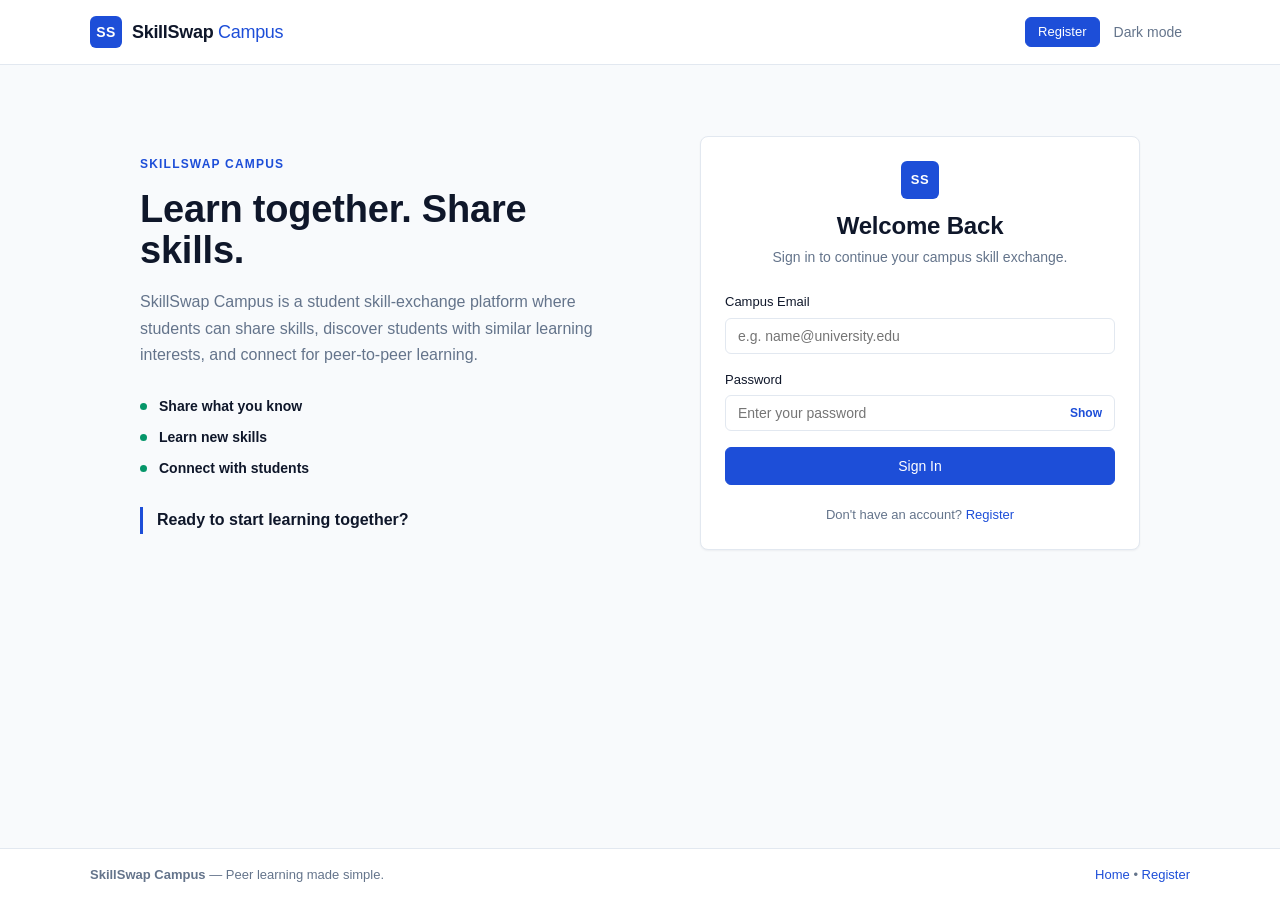
==== admin.html @ cbee6427 "Add SkillSwap project with security and feature fixes" ====
<!DOCTYPE html>
<html lang="en">
<head>
  <meta charset="UTF-8">
  <meta name="viewport" content="width=device-width, initial-scale=1.0">
  <title>Admin Dashboard - SkillSwap Campus</title>
  <link rel="stylesheet" href="css/style.css">
</head>
<body>

  <!-- Top Navigation Bar -->
  <header class="site-header">
    <div id="navbar-container"></div>
  </header>

  <!-- Main Content -->
  <main class="main-content">
    <div class="container">
      
      <!-- Page Header -->
      <div class="page-header">
        <div class="page-header-row">
          <div>
            <h1 class="page-title">Admin Dashboard</h1>
            <p class="page-description">Overview of campus activity, student user directory, and skills catalog management.</p>
          </div>
        </div>
      </div>

      <!-- Platform Metrics -->
      <div class="stats-grid" style="margin-top: 0; margin-bottom: 28px;">
        <div class="stat-card">
          <div class="stat-value" id="admin-stat-students">0</div>
          <div class="stat-label">Total Students</div>
        </div>
        <div class="stat-card">
          <div class="stat-value" id="admin-stat-skills">0</div>
          <div class="stat-label">Total Skills Listed</div>
        </div>
        <div class="stat-card">
          <div class="stat-value" id="admin-stat-requests">0</div>
          <div class="stat-label">Total Requests</div>
          <div style="font-size: 11px; color: var(--color-text-light); margin-top: 4px;" id="admin-requests-breakdown">0 pending</div>
        </div>
        <div class="stat-card">
          <div class="stat-value">Active</div>
          <div class="stat-label">Platform State</div>
        </div>
      </div>

      <!-- Management Sections Grid -->
      <div style="display: flex; flex-direction: column; gap: 28px;">
        
        <!-- Students Directory Management -->
        <div class="card">
          <div class="card-header">
            <div>
              <h2 class="card-title">Student Directory</h2>
              <p class="form-help">Manage active student accounts across departments.</p>
            </div>
          </div>
          
          <div class="table-responsive">
            <table class="data-table" aria-label="Students Directory">
              <thead>
                <tr>
                  <th>Student</th>
                  <th>Department</th>
                  <th>Year</th>
                  <th>Skills Active</th>
                  <th>Actions</th>
                </tr>
              </thead>
              <tbody id="admin-students-tbody">
                <!-- Rendered via JS -->
              </tbody>
            </table>
          </div>
        </div>

        <!-- Skills Catalog Management -->
        <div class="card">
          <div class="card-header">
            <div>
              <h2 class="card-title">Skills Catalog</h2>
              <p class="form-help">Manage the global database of skills available for student selection.</p>
            </div>
          </div>

          <!-- Add New Skill Form -->
          <form id="admin-add-skill-form" style="display: flex; gap: 10px; margin-bottom: 18px; max-width: 480px;">
            <input 
              type="text" 
              id="admin-new-skill-input" 
              class="form-input" 
              placeholder="e.g. Kotlin, Machine Learning, Tableau" 
              required
            >
            <button type="submit" class="btn btn-primary" style="flex-shrink: 0;">Add Skill</button>
          </form>

          <div class="table-responsive">
            <table class="data-table" aria-label="Skills Catalog">
              <thead>
                <tr>
                  <th>Skill Name</th>
                  <th>Students Teaching</th>
                  <th>Students Learning</th>
                  <th>Actions</th>
                </tr>
              </thead>
              <tbody id="admin-skills-tbody">
                <!-- Rendered via JS -->
              </tbody>
            </table>
          </div>
        </div>

      </div>
    </div>
  </main>

  <!-- Footer -->
  <footer class="site-footer">
    <div class="container footer-content">
      <div><strong>SkillSwap Campus</strong> &mdash; Structured peer learning.</div>
      <div>
        <a href="dashboard.html">Dashboard</a> &bull;
        <a href="find-students.html">Find Students</a> &bull;
        <a href="requests.html">Requests</a>
      </div>
    </div>
  </footer>

  <!-- Scripts -->
  <script src="js/api.js"></script>
  <script src="js/app.js"></script>
  <script src="js/admin.js"></script>
</body>
</html>
---- css/style.css ----
/**
 * SkillSwap Campus - Main Stylesheet
 * Clean, modern college-tech design system.
 * Professional cards, subtle borders, clear typography, and consistent spacing.
 */

:root {
  --font-sans: "Trebuchet MS", "Segoe UI", sans-serif;
  
  /* Primary College Tech Palette */
  --color-primary: #1d4ed8;
  --color-primary-hover: #1e40af;
  --color-primary-light: #eff6ff;
  --color-primary-border: #bfdbfe;

  /* Neutral Shades */
  --color-bg: #f8fafc;
  --color-surface: #ffffff;
  --color-surface-hover: #f1f5f9;
  --color-text-main: #0f172a;
  --color-text-muted: #64748b;
  --color-text-light: #94a3b8;
  --color-border: #e2e8f0;
  --color-border-hover: #cbd5e1;
  --color-border-focus: #93c5fd;

  /* State / Status Colors */
  --color-success: #059669;
  --color-success-bg: #ecfdf5;
  --color-success-border: #a7f3d0;
  --color-success-text: #065f46;

  --color-warning: #d97706;
  --color-warning-bg: #fffbeb;
  --color-warning-border: #fde68a;
  --color-warning-text: #92400e;

  --color-danger: #dc2626;
  --color-danger-bg: #fef2f2;
  --color-danger-border: #fecaca;
  --color-danger-text: #991b1b;

  /* Sizing and Spacing */
  --radius-sm: 4px;
  --radius-md: 6px;
  --radius-lg: 8px;
  --shadow-sm: 0 1px 2px 0 rgba(15, 23, 42, 0.05);
  --shadow-md: 0 4px 6px -1px rgba(15, 23, 42, 0.07), 0 2px 4px -2px rgba(15, 23, 42, 0.05);
  --shadow-lg: 0 10px 15px -3px rgba(15, 23, 42, 0.08), 0 4px 6px -4px rgba(15, 23, 42, 0.04);
  
  --max-width: 1140px;
  --header-height: 64px;
}

body[data-theme="dark"] {
  --color-bg: #111827;
  --color-surface: #1f2937;
  --color-surface-hover: #273548;
  --color-text-main: #f3f4f6;
  --color-text-muted: #aab5c5;
  --color-text-light: #7d8ba0;
  --color-border: #374151;
  --color-border-hover: #4b5563;
  --color-primary-light: #1e3a5f;
  --color-primary-border: #35679b;
  --color-success-bg: #123b32;
  --color-success-border: #23745d;
  --color-success-text: #9be2c7;
  --color-warning-bg: #493718;
  --color-warning-border: #8a6a25;
  --color-warning-text: #f5d58a;
  --color-danger-bg: #4a2024;
  --color-danger-border: #8b3f47;
  --color-danger-text: #fecaca;
  --shadow-sm: 0 1px 2px rgba(0, 0, 0, 0.24);
  --shadow-md: 0 4px 12px rgba(0, 0, 0, 0.28);
}

/* Base Reset & Box Sizing */
*, *::before, *::after {
  box-sizing: border-box;
  margin: 0;
  padding: 0;
}

body {
  font-family: var(--font-sans);
  font-size: 15px;
  line-height: 1.5;
  color: var(--color-text-main);
  background-color: var(--color-bg);
  min-height: 100vh;
  display: flex;
  flex-direction: column;
  -webkit-font-smoothing: antialiased;
}

a {
  color: var(--color-primary);
  text-decoration: none;
  transition: color 0.15s ease;
}

a:hover {
  color: var(--color-primary-hover);
}

img, svg {
  vertical-align: middle;
}

button, input, select, textarea {
  font-family: inherit;
  font-size: inherit;
}

/* Layout Containers */
.container {
  width: 100%;
  max-width: var(--max-width);
  margin-left: auto;
  margin-right: auto;
  padding-left: 20px;
  padding-right: 20px;
}

.main-content {
  flex: 1;
  padding-top: 28px;
  padding-bottom: 40px;
}

/* Header & Navbar */
.site-header {
  background-color: var(--color-surface);
  border-bottom: 1px solid var(--color-border);
  position: sticky;
  top: 0;
  z-index: 100;
}

.navbar {
  display: flex;
  align-items: center;
  justify-content: space-between;
  height: var(--header-height);
  max-width: var(--max-width);
  margin: 0 auto;
  padding: 0 20px;
}

.nav-brand {
  display: flex;
  align-items: center;
}

.brand-link {
  display: flex;
  align-items: center;
  gap: 10px;
  text-decoration: none;
}

.brand-logo-icon {
  display: inline-flex;
  align-items: center;
  justify-content: center;
  width: 32px;
  height: 32px;
  background-color: var(--color-primary);
  color: #ffffff;
  font-weight: 700;
  font-size: 14px;
  border-radius: var(--radius-md);
  letter-spacing: 0.5px;
}

.brand-title {
  font-size: 18px;
  font-weight: 700;
  color: var(--color-text-main);
  letter-spacing: -0.3px;
}

.brand-subtitle {
  font-weight: 400;
  color: var(--color-primary);
}

.nav-collapse {
  display: flex;
  align-items: center;
}

.nav-menu {
  display: flex;
  align-items: center;
  list-style: none;
  gap: 6px;
}

.nav-link {
  display: inline-flex;
  align-items: center;
  padding: 8px 12px;
  font-size: 14px;
  font-weight: 500;
  color: var(--color-text-muted);
  border-radius: var(--radius-md);
  transition: all 0.15s ease;
}

.nav-link:hover {
  color: var(--color-text-main);
  background-color: var(--color-surface-hover);
}

.nav-link.active {
  color: var(--color-primary);
  background-color: var(--color-primary-light);
  font-weight: 600;
}

.badge-counter {
  margin-left: 6px;
  display: inline-flex;
  align-items: center;
  justify-content: center;
  background-color: var(--color-danger);
  color: #ffffff;
  font-size: 11px;
  font-weight: 600;
  min-width: 18px;
  height: 18px;
  padding: 0 5px;
  border-radius: 9px;
  line-height: 1;
}

.user-info-item {
  display: flex;
  align-items: center;
  gap: 12px;
  margin-left: 12px;
  padding-left: 12px;
  border-left: 1px solid var(--color-border);
}

.user-greeting {
  display: flex;
  align-items: center;
  gap: 8px;
  font-size: 13px;
  color: var(--color-text-muted);
}

.user-avatar-small {
  width: 26px;
  height: 26px;
  background-color: var(--color-border);
  color: var(--color-text-main);
  border-radius: var(--radius-sm);
  display: inline-flex;
  align-items: center;
  justify-content: center;
  font-weight: 600;
  font-size: 12px;
}

.dashboard-profile-menu {
  position: relative;
}

.dashboard-profile-trigger {
  display: inline-flex;
  align-items: center;
  gap: 8px;
  min-height: 36px;
  padding: 4px 8px 4px 5px;
  color: var(--color-text-main);
  background: transparent;
  border: 1px solid transparent;
  border-radius: var(--radius-md);
  cursor: pointer;
  font: inherit;
  font-weight: 600;
}

.dashboard-profile-trigger:hover,
.dashboard-profile-trigger[aria-expanded="true"] {
  background: var(--color-surface-hover);
  border-color: var(--color-border);
}

.dashboard-profile-trigger:focus-visible,
.dashboard-profile-menu a:focus-visible,
.dashboard-profile-menu button:focus-visible {
  outline: 2px solid var(--color-primary);
  outline-offset: 2px;
}

.dashboard-profile-trigger .user-avatar-small {
  width: 28px;
  height: 28px;
  border-radius: 50%;
  background: var(--color-primary-light);
  color: var(--color-primary);
}

.dashboard-profile-arrow {
  color: var(--color-text-muted);
  font-size: 12px;
}

.dashboard-profile-dropdown {
  position: absolute;
  top: calc(100% + 8px);
  right: 0;
  z-index: 300;
  display: none;
  width: 236px;
  padding: 8px;
  background: var(--color-surface);
  border: 1px solid var(--color-border);
  border-radius: var(--radius-md);
  box-shadow: var(--shadow-md);
}

.dashboard-profile-dropdown.open {
  display: block;
}

.dashboard-profile-summary {
  padding: 8px 9px 10px;
}

.dashboard-profile-summary strong,
.dashboard-profile-summary small {
  display: block;
}

.dashboard-profile-summary strong {
  color: var(--color-text-main);
  font-size: 14px;
}

.dashboard-profile-summary small {
  overflow: hidden;
  margin-top: 2px;
  color: var(--color-text-muted);
  font-size: 11px;
  text-overflow: ellipsis;
  white-space: nowrap;
}

.dashboard-profile-divider {
  height: 1px;
  margin: 4px 0;
  background: var(--color-border);
}

.dashboard-profile-dropdown a,
.dashboard-profile-dropdown .dashboard-menu-action {
  display: block;
  width: 100%;
  padding: 8px 9px;
  color: var(--color-text-main);
  background: transparent;
  border: 0;
  border-radius: var(--radius-sm);
  cursor: pointer;
  font: inherit;
  font-size: 13px;
  text-align: left;
  text-decoration: none;
}

.dashboard-profile-dropdown a:hover,
.dashboard-profile-dropdown .dashboard-menu-action:hover {
  color: var(--color-primary);
  background: var(--color-surface-hover);
}

.dashboard-profile-dropdown .dashboard-menu-logout:hover {
  color: var(--color-danger);
}

.nav-toggle {
  display: none;
  background: none;
  border: 1px solid var(--color-border);
  border-radius: var(--radius-sm);
  padding: 6px 8px;
  cursor: pointer;
  flex-direction: column;
  gap: 4px;
}

.toggle-bar {
  display: block;
  width: 18px;
  height: 2px;
  background-color: var(--color-text-main);
}

/* Typography & Headings */
h1, h2, h3, h4, h5, h6 {
  color: var(--color-text-main);
  font-weight: 600;
  line-height: 1.25;
  letter-spacing: -0.2px;
}

h1 { font-size: 28px; }
h2 { font-size: 22px; }
h3 { font-size: 18px; }
h4 { font-size: 16px; }

.page-header {
  margin-bottom: 24px;
}

.page-header-row {
  display: flex;
  justify-content: space-between;
  align-items: flex-start;
  gap: 16px;
  flex-wrap: wrap;
}

.page-title {
  margin-bottom: 4px;
}

.page-description {
  color: var(--color-text-muted);
  font-size: 14px;
}

/* Buttons */
.btn {
  display: inline-flex;
  align-items: center;
  justify-content: center;
  padding: 9px 16px;
  font-size: 14px;
  font-weight: 500;
  border-radius: var(--radius-md);
  border: 1px solid transparent;
  cursor: pointer;
  transition: all 0.15s ease;
  line-height: 1.3;
  text-decoration: none;
  gap: 6px;
}

.btn-primary {
  background-color: var(--color-primary);
  color: #ffffff;
  border-color: var(--color-primary);
}

.btn-primary:hover {
  background-color: var(--color-primary-hover);
  border-color: var(--color-primary-hover);
  color: #ffffff;
}

.btn-secondary {
  background-color: var(--color-surface);
  color: var(--color-text-main);
  border-color: var(--color-border);
}

.btn-secondary:hover {
  background-color: var(--color-surface-hover);
  border-color: var(--color-border-hover);
  color: var(--color-text-main);
}

.btn-success {
  background-color: var(--color-success);
  color: #ffffff;
  border-color: var(--color-success);
}

.btn-success:hover {
  background-color: #047857;
  color: #ffffff;
}

.btn-danger {
  background-color: var(--color-danger);
  color: #ffffff;
  border-color: var(--color-danger);
}

.btn-danger:hover {
  background-color: #b91c1c;
  color: #ffffff;
}

.btn-outline-danger {
  background-color: transparent;
  color: var(--color-danger);
  border-color: var(--color-danger-border);
}

.btn-outline-danger:hover {
  background-color: var(--color-danger-bg);
  border-color: var(--color-danger);
}

.btn-text {
  background: none;
  border: none;
  color: var(--color-text-muted);
  cursor: pointer;
  font-size: 14px;
  padding: 6px 8px;
  border-radius: var(--radius-sm);
  transition: color 0.15s ease;
}

.btn-text:hover {
  color: var(--color-text-main);
  background-color: var(--color-surface-hover);
}

.theme-toggle {
  white-space: nowrap;
}

.btn-logout:hover {
  color: var(--color-danger);
  animation: logoutPulse 0.9s ease-in-out infinite;
}

@keyframes logoutPulse {
  0%, 100% { opacity: 1; }
  50% { opacity: 0.55; }
}

.btn-sm {
  padding: 6px 12px;
  font-size: 13px;
}

.btn-block {
  width: 100%;
}

/* Cards & Surfaces */
.card {
  background-color: var(--color-surface);
  border: 1px solid var(--color-border);
  border-radius: var(--radius-lg);
  box-shadow: var(--shadow-sm);
  padding: 20px;
}

.card-header {
  display: flex;
  justify-content: space-between;
  align-items: center;
  padding-bottom: 14px;
  margin-bottom: 16px;
  border-bottom: 1px solid var(--color-border);
}

.card-title {
  font-size: 16px;
  font-weight: 600;
  color: var(--color-text-main);
}

/* Badges & Tags */
.badge {
  display: inline-flex;
  align-items: center;
  padding: 3px 8px;
  font-size: 12px;
  font-weight: 500;
  border-radius: var(--radius-sm);
  line-height: 1.2;
}

.badge-primary {
  background-color: var(--color-primary-light);
  color: var(--color-primary);
  border: 1px solid var(--color-primary-border);
}

.badge-success {
  background-color: var(--color-success-bg);
  color: var(--color-success-text);
  border: 1px solid var(--color-success-border);
}

.badge-warning {
  background-color: var(--color-warning-bg);
  color: var(--color-warning-text);
  border: 1px solid var(--color-warning-border);
}

.badge-danger {
  background-color: var(--color-danger-bg);
  color: var(--color-danger-text);
  border: 1px solid var(--color-danger-border);
}

.badge-neutral {
  background-color: #f1f5f9;
  color: #475569;
  border: 1px solid var(--color-border);
}

/* Skill Tags */
.skill-tag-group {
  display: flex;
  flex-wrap: wrap;
  gap: 6px;
  margin-top: 6px;
}

.skill-tag {
  display: inline-flex;
  align-items: center;
  gap: 6px;
  padding: 4px 10px;
  font-size: 13px;
  border-radius: var(--radius-sm);
  border: 1px solid var(--color-border);
  background-color: var(--color-surface);
  color: var(--color-text-main);
  transition: border-color 0.15s ease;
}

.skill-tag-teach {
  background-color: #f0fdf4;
  border-color: #bbf7d0;
  color: #166534;
}

.skill-tag-learn {
  background-color: #eff6ff;
  border-color: #bfdbfe;
  color: #1e40af;
}

.skill-tag-remove {
  background: none;
  border: none;
  cursor: pointer;
  color: var(--color-text-muted);
  font-size: 14px;
  line-height: 1;
  padding: 0;
  display: inline-flex;
}

.skill-tag-remove:hover {
  color: var(--color-danger);
}

/* Forms & Inputs */
.form-group {
  margin-bottom: 16px;
}

.form-label {
  display: block;
  font-size: 13px;
  font-weight: 500;
  color: var(--color-text-main);
  margin-bottom: 6px;
}

.form-input,
.form-select,
.form-textarea {
  width: 100%;
  padding: 9px 12px;
  font-size: 14px;
  color: var(--color-text-main);
  background-color: var(--color-surface);
  border: 1px solid var(--color-border);
  border-radius: var(--radius-md);
  transition: border-color 0.15s ease, box-shadow 0.15s ease;
  outline: none;
}

.form-input:focus,
.form-select:focus,
.form-textarea:focus {
  border-color: var(--color-primary);
  box-shadow: 0 0 0 3px rgba(29, 78, 216, 0.12);
}

.form-textarea {
  resize: vertical;
  min-height: 80px;
}

.form-help {
  font-size: 12px;
  color: var(--color-text-muted);
  margin-top: 4px;
}

.form-error {
  font-size: 12px;
  color: var(--color-danger);
  margin-top: 4px;
  display: none;
}

.form-error.visible {
  display: block;
}

/* Tables */
.table-responsive {
  width: 100%;
  overflow-x: auto;
}

.data-table {
  width: 100%;
  border-collapse: collapse;
  text-align: left;
  font-size: 14px;
}

.data-table th {
  padding: 10px 14px;
  background-color: var(--color-bg);
  color: var(--color-text-muted);
  font-weight: 600;
  font-size: 12px;
  text-transform: uppercase;
  letter-spacing: 0.5px;
  border-bottom: 1px solid var(--color-border);
}

.data-table td {
  padding: 12px 14px;
  border-bottom: 1px solid var(--color-border);
  color: var(--color-text-main);
}

.data-table tbody tr:hover {
  background-color: var(--color-surface-hover);
}

/* Modals */
.modal-overlay {
  position: fixed;
  top: 0;
  left: 0;
  right: 0;
  bottom: 0;
  background-color: rgba(15, 23, 42, 0.5);
  display: flex;
  align-items: center;
  justify-content: center;
  z-index: 1000;
  padding: 16px;
  opacity: 0;
  visibility: hidden;
  transition: opacity 0.2s ease, visibility 0.2s ease;
}

.modal-overlay.active {
  opacity: 1;
  visibility: visible;
}

.modal-box {
  background-color: var(--color-surface);
  border: 1px solid var(--color-border);
  border-radius: var(--radius-lg);
  box-shadow: var(--shadow-lg);
  width: 100%;
  max-width: 520px;
  max-height: 90vh;
  overflow-y: auto;
}

.modal-header {
  display: flex;
  justify-content: space-between;
  align-items: center;
  padding: 16px 20px;
  border-bottom: 1px solid var(--color-border);
}

.modal-title {
  font-size: 16px;
  font-weight: 600;
}

.modal-close {
  background: none;
  border: none;
  font-size: 20px;
  color: var(--color-text-muted);
  cursor: pointer;
  line-height: 1;
}

.modal-close:hover {
  color: var(--color-text-main);
}

.modal-body {
  padding: 20px;
}

.modal-footer {
  display: flex;
  justify-content: flex-end;
  gap: 10px;
  padding: 14px 20px;
  border-top: 1px solid var(--color-border);
  background-color: var(--color-bg);
}

/* Toast Notifications */
.toast-container {
  position: fixed;
  bottom: 24px;
  right: 24px;
  z-index: 1100;
  display: flex;
  flex-direction: column;
  gap: 8px;
}

.toast {
  display: flex;
  align-items: center;
  justify-content: space-between;
  gap: 12px;
  min-width: 280px;
  max-width: 400px;
  padding: 12px 16px;
  background-color: var(--color-surface);
  border: 1px solid var(--color-border);
  border-radius: var(--radius-md);
  box-shadow: var(--shadow-md);
  font-size: 14px;
  animation: slideIn 0.2s ease forwards;
}

.toast-info {
  border-left: 4px solid var(--color-primary);
}

.toast-success {
  border-left: 4px solid var(--color-success);
}

.toast-error {
  border-left: 4px solid var(--color-danger);
}

.toast-close {
  background: none;
  border: none;
  color: var(--color-text-muted);
  font-size: 16px;
  cursor: pointer;
}

.toast-fadeout {
  opacity: 0;
  transform: translateY(6px);
  transition: opacity 0.3s ease, transform 0.3s ease;
}

@keyframes slideIn {
  from { opacity: 0; transform: translateY(10px); }
  to { opacity: 1; transform: translateY(0); }
}

/* Landing Page Specifics */
.hero-section {
  padding: 48px 0 40px;
  text-align: center;
  border-bottom: 1px solid var(--color-border);
  background-color: var(--color-surface);
}

.hero-tag {
  display: inline-block;
  padding: 4px 12px;
  font-size: 12px;
  font-weight: 600;
  text-transform: uppercase;
  letter-spacing: 0.8px;
  color: var(--color-primary);
  background-color: var(--color-primary-light);
  border-radius: var(--radius-sm);
  margin-bottom: 16px;
}

.hero-title {
  font-size: 38px;
  font-weight: 700;
  color: var(--color-text-main);
  max-width: 720px;
  margin: 0 auto 14px;
  line-height: 1.2;
}

.hero-description {
  font-size: 17px;
  color: var(--color-text-muted);
  max-width: 600px;
  margin: 0 auto 28px;
}

.hero-actions {
  display: flex;
  justify-content: center;
  gap: 14px;
  flex-wrap: wrap;
}

.stats-grid {
  display: grid;
  grid-template-columns: repeat(4, 1fr);
  gap: 16px;
  margin-top: 36px;
}

.stat-card {
  background-color: var(--color-surface);
  border: 1px solid var(--color-border);
  border-radius: var(--radius-md);
  padding: 18px;
  text-align: center;
}

.stat-value {
  font-size: 28px;
  font-weight: 700;
  color: var(--color-primary);
  line-height: 1.1;
  margin-bottom: 4px;
}

.stat-label {
  font-size: 13px;
  color: var(--color-text-muted);
  font-weight: 500;
}

.how-it-works-section {
  padding: 56px 0;
}

.section-header {
  text-align: center;
  margin-bottom: 36px;
}

.section-title {
  font-size: 24px;
  margin-bottom: 8px;
}

.section-subtitle {
  color: var(--color-text-muted);
  font-size: 15px;
}

.steps-grid {
  display: grid;
  grid-template-columns: repeat(4, 1fr);
  gap: 20px;
}

.step-card {
  background-color: var(--color-surface);
  border: 1px solid var(--color-border);
  border-radius: var(--radius-lg);
  padding: 24px 20px;
  position: relative;
}

.step-number {
  display: inline-flex;
  align-items: center;
  justify-content: center;
  width: 32px;
  height: 32px;
  background-color: var(--color-primary-light);
  color: var(--color-primary);
  font-size: 14px;
  font-weight: 700;
  border-radius: var(--radius-sm);
  margin-bottom: 14px;
}

.step-title {
  font-size: 16px;
  font-weight: 600;
  margin-bottom: 6px;
}

.step-desc {
  font-size: 13px;
  color: var(--color-text-muted);
  line-height: 1.45;
}

/* Auth Cards (Login & Register) */
.auth-wrapper {
  display: grid;
  grid-template-columns: minmax(0, 1fr) minmax(360px, 440px);
  align-items: center;
  gap: 72px;
  max-width: 1000px;
  min-height: 520px;
  align-items: center;
  padding: 20px 0 40px;
}

.auth-intro {
  max-width: 500px;
}

.auth-eyebrow {
  display: inline-block;
  color: var(--color-primary);
  font-size: 12px;
  font-weight: 700;
  letter-spacing: 1.2px;
  text-transform: uppercase;
  margin-bottom: 16px;
}

.auth-intro h1 {
  font-size: 38px;
  line-height: 1.08;
  margin-bottom: 18px;
}

.auth-intro > p {
  color: var(--color-text-muted);
  font-size: 16px;
  line-height: 1.65;
}

.benefit-list {
  display: grid;
  gap: 10px;
  list-style: none;
  margin: 28px 0;
  color: var(--color-text-main);
  font-size: 14px;
  font-weight: 600;
}

.benefit-list li::before {
  content: "";
  display: inline-block;
  width: 7px;
  height: 7px;
  margin-right: 12px;
  background: var(--color-success);
  border-radius: 50%;
  vertical-align: 1px;
}

.auth-callout {
  border-left: 3px solid var(--color-primary);
  padding-left: 14px;
  font-weight: 700;
  color: var(--color-text-main) !important;
}

.auth-card {
  width: 100%;
  max-width: 440px;
  background-color: var(--color-surface);
  border: 1px solid var(--color-border);
  border-radius: var(--radius-lg);
  box-shadow: var(--shadow-sm);
  padding: 24px;
}

.auth-header {
  text-align: center;
  margin-bottom: 24px;
}

.auth-brand-mark {
  display: inline-flex;
  align-items: center;
  justify-content: center;
  width: 38px;
  height: 38px;
  margin-bottom: 12px;
  border-radius: var(--radius-md);
  background: var(--color-primary);
  color: #fff;
  font-size: 13px;
  font-weight: 700;
  letter-spacing: 0.6px;
}

.auth-header h1 {
  font-size: 22px;
  margin-bottom: 6px;
}

.auth-header h2 {
  font-size: 24px;
  margin-bottom: 6px;
}

.password-field {
  position: relative;
}

.password-field .form-input {
  padding-right: 58px;
}

.password-toggle {
  position: absolute;
  top: 50%;
  right: 8px;
  transform: translateY(-50%);
  border: 0;
  background: transparent;
  color: var(--color-primary);
  cursor: pointer;
  font-size: 12px;
  font-weight: 600;
  padding: 5px;
}

.password-toggle:hover {
  color: var(--color-primary-hover);
}

.btn:disabled {
  cursor: not-allowed;
  opacity: 0.65;
}

.auth-footer {
  text-align: center;
  margin-top: 20px;
  font-size: 13px;
  color: var(--color-text-muted);
}

/* Dashboard Layout */
.dashboard-grid {
  display: grid;
  grid-template-columns: 320px 1fr;
  gap: 24px;
}

.profile-summary-box {
  text-align: center;
  padding: 20px 16px;
}

.profile-avatar-large {
  width: 64px;
  height: 64px;
  background-color: var(--color-primary-light);
  color: var(--color-primary);
  border-radius: var(--radius-md);
  display: inline-flex;
  align-items: center;
  justify-content: center;
  font-size: 24px;
  font-weight: 700;
  margin-bottom: 12px;
}

.profile-name {
  font-size: 18px;
  font-weight: 600;
  margin-bottom: 4px;
}

.profile-dept {
  font-size: 13px;
  color: var(--color-text-muted);
  margin-bottom: 12px;
}

.profile-meta-row {
  display: flex;
  justify-content: center;
  gap: 8px;
  font-size: 12px;
  color: var(--color-text-muted);
  margin-bottom: 16px;
}

.quick-actions-bar {
  display: flex;
  gap: 10px;
  margin-bottom: 20px;
  flex-wrap: wrap;
}

.dashboard-sections {
  display: flex;
  flex-direction: column;
  gap: 20px;
}

.recommended-list {
  display: grid;
  gap: 10px;
}

.recommended-student {
  display: flex;
  align-items: center;
  gap: 10px;
  padding: 8px;
  color: var(--color-text-main);
  border-radius: var(--radius-md);
}

.recommended-student:hover {
  background: var(--color-surface-hover);
  color: var(--color-text-main);
}

.recommended-student strong,
.recommended-student small {
  display: block;
}

.recommended-student small {
  color: var(--color-text-muted);
  font-size: 12px;
  margin-top: 2px;
}

/* Student Cards (Find Students) */
.search-filter-card {
  margin-bottom: 24px;
}

.filters-row {
  display: grid;
  grid-template-columns: 2fr 1.2fr 1.2fr;
  gap: 14px;
}

.filter-actions {
  display: flex;
  justify-content: flex-end;
  grid-column: 1 / -1;
}

.students-grid {
  display: grid;
  grid-template-columns: repeat(auto-fill, minmax(320px, 1fr));
  gap: 20px;
}

.student-card {
  background-color: var(--color-surface);
  border: 1px solid var(--color-border);
  border-radius: var(--radius-lg);
  padding: 16px;
  display: flex;
  flex-direction: column;
  justify-content: space-between;
  transition: transform 0.15s ease, box-shadow 0.15s ease;
}

.student-card:hover {
  box-shadow: var(--shadow-md);
}

.student-card-header {
  display: flex;
  align-items: flex-start;
  gap: 12px;
  margin-bottom: 14px;
}

.student-avatar {
  width: 42px;
  height: 42px;
  background-color: var(--color-primary-light);
  color: var(--color-primary);
  font-size: 16px;
  font-weight: 600;
  border-radius: var(--radius-md);
  display: flex;
  align-items: center;
  justify-content: center;
  flex-shrink: 0;
}

.student-header-info {
  flex: 1;
}

.student-card-name {
  font-size: 16px;
  font-weight: 600;
  color: var(--color-text-main);
  line-height: 1.2;
  margin-bottom: 2px;
}

.student-card-dept {
  font-size: 12px;
  color: var(--color-text-muted);
}

.student-skills-section {
  margin-bottom: 16px;
}

.skills-subgroup {
  margin-bottom: 10px;
}

.skills-subgroup-label {
  font-size: 11px;
  font-weight: 600;
  text-transform: uppercase;
  letter-spacing: 0.5px;
  color: var(--color-text-muted);
  margin-bottom: 4px;
}

.student-card-actions {
  display: flex;
  gap: 8px;
  margin-top: 14px;
  padding-top: 14px;
  border-top: 1px solid var(--color-border);
}

.student-match-info {
  display: grid;
  gap: 4px;
  margin-top: 12px;
  padding: 9px 10px;
  background-color: var(--color-primary-light);
  border-left: 3px solid var(--color-primary);
  color: var(--color-text-main);
  font-size: 12px;
}

.student-match-info strong {
  color: var(--color-primary);
}

/* Compatibility Highlight Box */
.compatibility-banner {
  padding: 16px;
  border-radius: var(--radius-md);
  margin-bottom: 20px;
}

.compatibility-match {
  background-color: #f0fdf4;
  border: 1px solid #86efac;
}

.compatibility-partial {
  background-color: #eff6ff;
  border: 1px solid #bfdbfe;
}

.compatibility-none {
  background-color: var(--color-bg);
  border: 1px solid var(--color-border);
}

.compatibility-title {
  font-size: 14px;
  font-weight: 700;
  margin-bottom: 6px;
  display: flex;
  align-items: center;
  gap: 8px;
}

.compatibility-match .compatibility-title {
  color: #166534;
}

.compatibility-partial .compatibility-title {
  color: #1e40af;
}

.compatibility-none .compatibility-title {
  color: var(--color-text-muted);
}

.compatibility-desc {
  font-size: 13px;
  line-height: 1.45;
  color: var(--color-text-main);
}

.compatibility-details-list {
  margin-top: 8px;
  padding-left: 18px;
  font-size: 13px;
  color: var(--color-text-main);
}

/* Requests Tabs & Lists */
.tabs-nav {
  display: flex;
  gap: 8px;
  border-bottom: 1px solid var(--color-border);
  margin-bottom: 20px;
}

.tab-btn {
  background: none;
  border: none;
  padding: 10px 16px;
  font-size: 14px;
  font-weight: 500;
  color: var(--color-text-muted);
  cursor: pointer;
  border-bottom: 2px solid transparent;
  transition: all 0.15s ease;
}

.tab-btn:hover {
  color: var(--color-text-main);
}

.tab-btn.active {
  color: var(--color-primary);
  border-bottom-color: var(--color-primary);
  font-weight: 600;
}

.requests-list {
  display: flex;
  flex-direction: column;
  gap: 12px;
}

.request-item {
  background-color: var(--color-surface);
  border: 1px solid var(--color-border);
  border-radius: var(--radius-md);
  padding: 14px 16px;
  display: flex;
  justify-content: space-between;
  align-items: center;
  gap: 16px;
}

.request-item-main {
  flex: 1;
}

.request-item-title {
  font-size: 15px;
  font-weight: 600;
  margin-bottom: 4px;
}

.request-exchange-info {
  display: flex;
  align-items: center;
  gap: 8px;
  font-size: 13px;
  color: var(--color-text-muted);
  flex-wrap: wrap;
}

.exchange-arrow {
  color: var(--color-text-light);
  font-weight: 700;
}

.request-actions {
  display: flex;
  align-items: center;
  gap: 8px;
}

/* Empty State */
.empty-state {
  text-align: center;
  padding: 40px 20px;
  color: var(--color-text-muted);
}

.empty-state-title {
  font-size: 16px;
  font-weight: 600;
  color: var(--color-text-main);
  margin-bottom: 6px;
}

.empty-state-desc {
  font-size: 13px;
  max-width: 400px;
  margin: 0 auto;
}

/* Site Footer */
.site-footer {
  margin-top: auto;
  background-color: var(--color-surface);
  border-top: 1px solid var(--color-border);
  padding: 16px 0;
  font-size: 13px;
  color: var(--color-text-muted);
}

.footer-content {
  display: flex;
  justify-content: space-between;
  align-items: center;
  flex-wrap: wrap;
  gap: 14px;
}

/* Responsive Breakpoints */
@media (max-width: 900px) {
  .dashboard-grid {
    grid-template-columns: 1fr;
  }
  .stats-grid {
    grid-template-columns: repeat(2, 1fr);
  }
  .steps-grid {
    grid-template-columns: repeat(2, 1fr);
  }
  .filters-row {
    grid-template-columns: 1fr;
  }
  .auth-wrapper {
    grid-template-columns: 1fr;
    gap: 28px;
    min-height: auto;
    max-width: 600px;
  }
  .auth-intro {
    max-width: none;
    text-align: center;
  }
  .benefit-list {
    display: flex;
    justify-content: center;
    flex-wrap: wrap;
    gap: 14px;
  }
  .auth-callout {
    display: inline-block;
    text-align: left;
  }
}

@media (max-width: 680px) {
  .nav-toggle {
    display: flex;
  }
  .nav-collapse {
    display: none;
    position: absolute;
    top: var(--header-height);
    left: 0;
    right: 0;
    background-color: var(--color-surface);
    border-bottom: 1px solid var(--color-border);
    padding: 16px;
    box-shadow: var(--shadow-md);
  }
  .nav-collapse.open {
    display: block;
  }
  .nav-menu {
    flex-direction: column;
    align-items: flex-start;
    gap: 8px;
  }
  .user-info-item {
    margin-left: 0;
    padding-left: 0;
    border-left: none;
    border-top: 1px solid var(--color-border);
    padding-top: 12px;
    width: 100%;
    justify-content: space-between;
  }
  .dashboard-profile-dropdown {
    width: min(236px, calc(100vw - 32px));
  }
  .stats-grid {
    grid-template-columns: 1fr;
  }
  .steps-grid {
    grid-template-columns: 1fr;
  }
  .hero-title {
    font-size: 28px;
  }
  .request-item {
    flex-direction: column;
    align-items: flex-start;
  }
  .request-actions {
    width: 100%;
    justify-content: flex-start;
  }

  .auth-wrapper {
    padding-top: 12px;
  }
  .auth-intro h1 {
    font-size: 32px;
  }
  .auth-card {
    padding: 22px;
  }
}
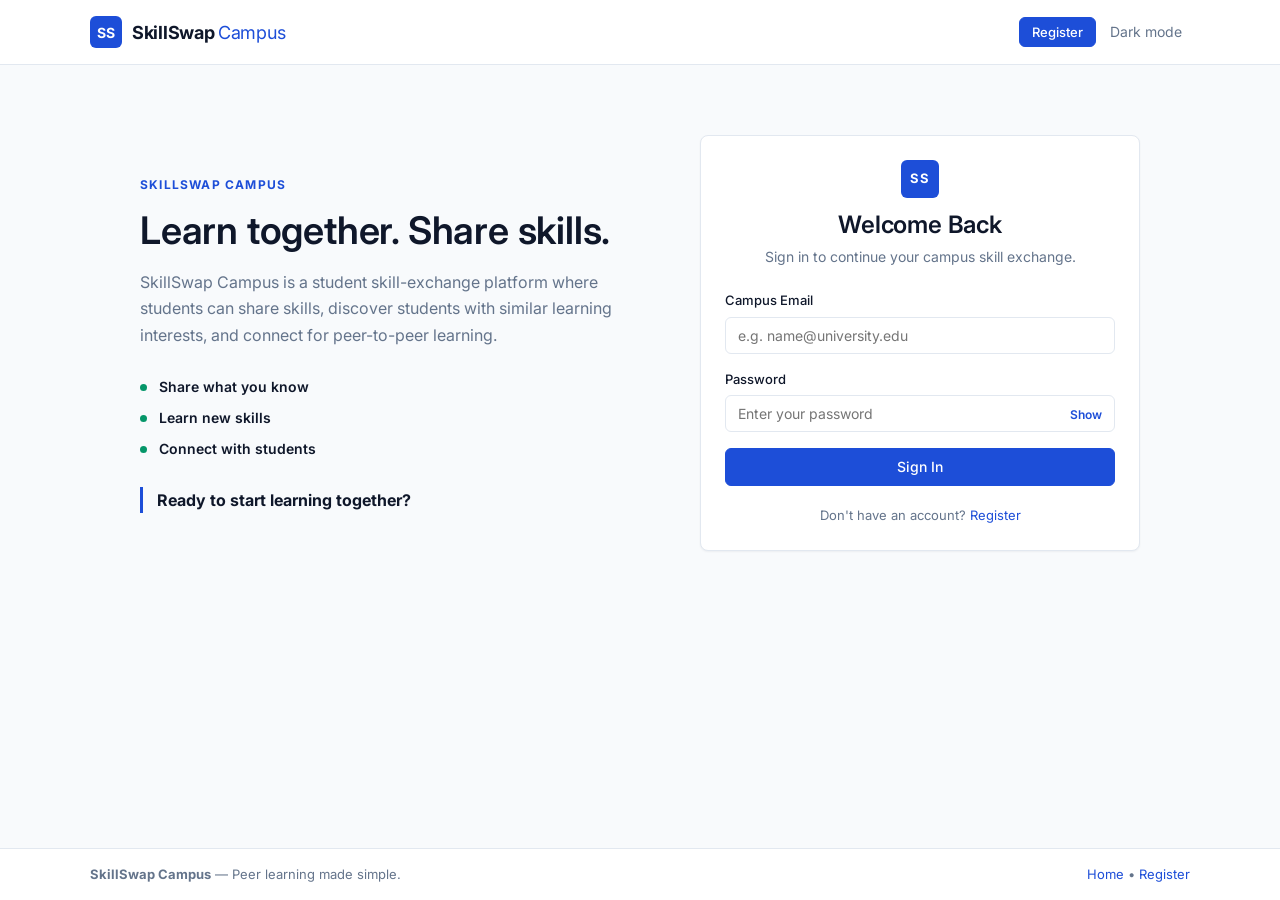
==== commit a3cac09f: "Redesign: shared sidebar app shell with top bar and mobile drawer Co-authored-by: Copilot <223556219" ====
--- a/admin.html
+++ b/admin.html
@@ -4,6 +4,7 @@
   <meta charset="UTF-8">
   <meta name="viewport" content="width=device-width, initial-scale=1.0">
   <title>Admin Dashboard - SkillSwap Campus</title>
+  <link rel="icon" href="data:image/svg+xml,%3Csvg xmlns='http://www.w3.org/2000/svg' viewBox='0 0 32 32'%3E%3Crect width='32' height='32' rx='7' fill='%231d4ed8'/%3E%3Ctext x='16' y='22' font-family='Arial,sans-serif' font-size='15' font-weight='700' text-anchor='middle' fill='white'%3ESS%3C/text%3E%3C/svg%3E">
   <link rel="stylesheet" href="css/style.css">
 </head>
 <body>
@@ -52,7 +53,7 @@
       <div style="display: flex; flex-direction: column; gap: 28px;">
         
         <!-- Students Directory Management -->
-        <div class="card">
+        <div class="card" id="admin-students">
           <div class="card-header">
             <div>
               <h2 class="card-title">Student Directory</h2>
@@ -67,7 +68,7 @@
                   <th>Student</th>
                   <th>Department</th>
                   <th>Year</th>
-                  <th>Skills Active</th>
+                  <th>Role</th>
                   <th>Actions</th>
                 </tr>
               </thead>
@@ -79,7 +80,7 @@
         </div>
 
         <!-- Skills Catalog Management -->
-        <div class="card">
+        <div class="card" id="admin-skills">
           <div class="card-header">
             <div>
               <h2 class="card-title">Skills Catalog</h2>
@@ -93,6 +94,7 @@
               type="text" 
               id="admin-new-skill-input" 
               class="form-input" 
+              aria-label="New skill name" 
               placeholder="e.g. Kotlin, Machine Learning, Tableau" 
               required
             >
@@ -125,9 +127,8 @@
     <div class="container footer-content">
       <div><strong>SkillSwap Campus</strong> &mdash; Structured peer learning.</div>
       <div>
-        <a href="dashboard.html">Dashboard</a> &bull;
-        <a href="find-students.html">Find Students</a> &bull;
-        <a href="requests.html">Requests</a>
+        <a href="admin.html">Admin Dashboard</a> &bull;
+        <a href="index.html">Home</a>
       </div>
     </div>
   </footer>
@@ -137,4 +138,4 @@
   <script src="js/app.js"></script>
   <script src="js/admin.js"></script>
 </body>
-</html>
+</html>
--- a/css/style.css
+++ b/css/style.css
@@ -4,8 +4,41 @@
  * Professional cards, subtle borders, clear typography, and consistent spacing.
  */
 
+@import url("https://fonts.googleapis.com/css2?family=Inter:wght@400;500;600;700&display=swap");
+
 :root {
-  --font-sans: "Trebuchet MS", "Segoe UI", sans-serif;
+  --font-sans: "Inter", "Segoe UI", system-ui, -apple-system, "Helvetica Neue", Arial, sans-serif;
+  --font-size-xs: 12px;
+  --font-size-sm: 13px;
+  --font-size-md: 15px;
+  --font-size-lg: 18px;
+  --font-size-xl: 24px;
+  --font-size-2xl: 32px;
+  --font-size-3xl: 40px;
+
+  --space-1: 4px;
+  --space-2: 8px;
+  --space-3: 12px;
+  --space-4: 16px;
+  --space-5: 24px;
+  --space-6: 32px;
+  --space-7: 48px;
+
+  --radius-8: 8px;
+  --radius-12: 12px;
+  --radius-16: 16px;
+  --radius-pill: 999px;
+
+  --shadow-level-1: 0 1px 2px rgba(15, 23, 42, 0.05);
+  --shadow-level-2: 0 4px 10px rgba(15, 23, 42, 0.08);
+  --shadow-level-3: 0 12px 24px rgba(15, 23, 42, 0.12);
+
+  --brand-gradient: linear-gradient(135deg, #2563eb 0%, #7c3aed 100%);
+
+  --color-accent-green: #10b981;
+  --color-accent-amber: #f59e0b;
+  --color-accent-pink: #ec4899;
+  --color-accent-teal: #14b8a6;
   
   /* Primary College Tech Palette */
   --color-primary: #1d4ed8;
@@ -44,15 +77,20 @@
   --radius-sm: 4px;
   --radius-md: 6px;
   --radius-lg: 8px;
-  --shadow-sm: 0 1px 2px 0 rgba(15, 23, 42, 0.05);
-  --shadow-md: 0 4px 6px -1px rgba(15, 23, 42, 0.07), 0 2px 4px -2px rgba(15, 23, 42, 0.05);
-  --shadow-lg: 0 10px 15px -3px rgba(15, 23, 42, 0.08), 0 4px 6px -4px rgba(15, 23, 42, 0.04);
+  --shadow-sm: var(--shadow-level-1);
+  --shadow-md: var(--shadow-level-2);
+  --shadow-lg: var(--shadow-level-3);
   
   --max-width: 1140px;
   --header-height: 64px;
 }
 
 body[data-theme="dark"] {
+  --brand-gradient: linear-gradient(135deg, #60a5fa 0%, #a78bfa 100%);
+  --color-accent-green: #34d399;
+  --color-accent-amber: #fbbf24;
+  --color-accent-pink: #f472b6;
+  --color-accent-teal: #2dd4bf;
   --color-bg: #111827;
   --color-surface: #1f2937;
   --color-surface-hover: #273548;
@@ -72,8 +110,12 @@
   --color-danger-bg: #4a2024;
   --color-danger-border: #8b3f47;
   --color-danger-text: #fecaca;
-  --shadow-sm: 0 1px 2px rgba(0, 0, 0, 0.24);
-  --shadow-md: 0 4px 12px rgba(0, 0, 0, 0.28);
+  --shadow-level-1: 0 1px 2px rgba(0, 0, 0, 0.24);
+  --shadow-level-2: 0 4px 12px rgba(0, 0, 0, 0.28);
+  --shadow-level-3: 0 10px 24px rgba(0, 0, 0, 0.4);
+  --shadow-sm: var(--shadow-level-1);
+  --shadow-md: var(--shadow-level-2);
+  --shadow-lg: var(--shadow-level-3);
 }
 
 /* Base Reset & Box Sizing */
@@ -887,9 +929,145 @@
 /* Landing Page Specifics */
 .hero-section {
   padding: 48px 0 40px;
-  text-align: center;
   border-bottom: 1px solid var(--color-border);
-  background-color: var(--color-surface);
+  background: linear-gradient(135deg, #dbeafe 0%, #eff6ff 45%, #f5f3ff 100%);
+}
+
+body[data-theme="dark"] .hero-section {
+  background: linear-gradient(135deg, #172554 0%, #1e293b 55%, #2e1065 100%);
+}
+
+.hero-grid {
+  display: grid;
+  grid-template-columns: minmax(0, 1.15fr) minmax(0, 1fr);
+  align-items: center;
+  gap: 48px;
+}
+
+.hero-copy .hero-title,
+.hero-copy .hero-description {
+  margin-left: 0;
+  margin-right: 0;
+}
+
+.hero-copy .hero-actions {
+  justify-content: flex-start;
+}
+
+.hero-visual {
+  position: relative;
+  padding: 8px;
+}
+
+.swap-mock {
+  background: var(--color-surface);
+  border: 1px solid var(--color-border);
+  border-radius: 14px;
+  box-shadow: var(--shadow-lg);
+  padding: 18px;
+  transform: rotate(1.5deg);
+}
+
+.swap-mock-label {
+  font-size: 11px;
+  font-weight: 700;
+  letter-spacing: 0.8px;
+  text-transform: uppercase;
+  color: var(--color-text-muted);
+  margin-bottom: 14px;
+}
+
+.swap-mock-person {
+  display: flex;
+  align-items: center;
+  gap: 12px;
+  padding: 10px;
+  border-radius: var(--radius-lg);
+  background: var(--color-bg);
+}
+
+.swap-mock-person strong {
+  display: block;
+  font-size: 14px;
+  line-height: 1.2;
+}
+
+.swap-mock-person small {
+  display: block;
+  font-size: 12px;
+  color: var(--color-text-muted);
+  margin-bottom: 6px;
+}
+
+.swap-mock-avatar {
+  width: 40px;
+  height: 40px;
+  flex-shrink: 0;
+  display: flex;
+  align-items: center;
+  justify-content: center;
+  border-radius: 50%;
+  font-weight: 700;
+  color: #fff;
+}
+
+.swap-mock-arrows {
+  display: flex;
+  align-items: center;
+  justify-content: center;
+  gap: 8px;
+  margin: 8px 0;
+  font-size: 20px;
+  font-weight: 700;
+  color: var(--color-primary);
+}
+
+.swap-mock-arrows span {
+  font-size: 11px;
+  letter-spacing: 0.6px;
+  text-transform: uppercase;
+  color: var(--color-text-muted);
+}
+
+.swap-mock-badge {
+  display: inline-block;
+  margin-top: 14px;
+  padding: 4px 10px;
+  font-size: 12px;
+  font-weight: 600;
+  color: var(--color-success-text);
+  background: var(--color-success-bg);
+  border: 1px solid var(--color-success-border);
+  border-radius: 999px;
+}
+
+/* Per-student avatar colour (hue set by app.js from the name) */
+.student-avatar[style*="--h"],
+.profile-avatar-large[style*="--h"],
+.user-avatar-small[style*="--h"] {
+  background: hsl(var(--h) 75% 90%) !important;
+  color: hsl(var(--h) 65% 28%) !important;
+}
+
+body[data-theme="dark"] .student-avatar[style*="--h"],
+body[data-theme="dark"] .profile-avatar-large[style*="--h"],
+body[data-theme="dark"] .user-avatar-small[style*="--h"] {
+  background: hsl(var(--h) 45% 28%) !important;
+  color: hsl(var(--h) 85% 88%) !important;
+}
+
+/* Skill-match pill */
+.match-pill {
+  display: inline-flex;
+  align-items: center;
+  margin-top: 6px;
+  padding: 2px 9px;
+  font-size: 11px;
+  font-weight: 700;
+  color: var(--color-success-text);
+  background: var(--color-success-bg);
+  border: 1px solid var(--color-success-border);
+  border-radius: 999px;
 }
 
 .hero-tag {
@@ -941,7 +1119,12 @@
   border-radius: var(--radius-md);
   padding: 18px;
   text-align: center;
-}
+  border-top: 3px solid var(--color-primary);
+}
+
+.stat-card:nth-child(2) { border-top-color: #059669; }
+.stat-card:nth-child(3) { border-top-color: #d97706; }
+.stat-card:nth-child(4) { border-top-color: #7c3aed; }
 
 .stat-value {
   font-size: 28px;
@@ -1284,8 +1467,16 @@
   transition: transform 0.15s ease, box-shadow 0.15s ease;
 }
 
-.student-card:hover {
-  box-shadow: var(--shadow-md);
+.student-card:hover,
+.potential-match-card:hover,
+.recommended-student:hover {
+  transform: translateY(-3px);
+  box-shadow: var(--shadow-lg);
+}
+
+.potential-match-card,
+.recommended-student {
+  transition: transform 0.15s ease, box-shadow 0.15s ease, border-color 0.15s ease;
 }
 
 .student-card-header {
@@ -1539,6 +1730,14 @@
 
 /* Responsive Breakpoints */
 @media (max-width: 900px) {
+  .hero-grid {
+    grid-template-columns: 1fr;
+    gap: 28px;
+  }
+  .swap-mock {
+    transform: none;
+    max-width: 420px;
+  }
   .dashboard-grid {
     grid-template-columns: 1fr;
   }
@@ -1636,3 +1835,1075 @@
     padding: 22px;
   }
 }
+
+/* dashboard.html page-specific styles */
+.dashboard-page {
+      --dashboard-sidebar-width: 214px;
+      --dashboard-gap: 18px;
+      background: var(--color-bg);
+    }
+
+    .dashboard-page .site-header {
+      position: fixed;
+      inset: 0 auto 0 0;
+      width: var(--dashboard-sidebar-width);
+      border-right: 1px solid var(--color-border);
+      border-bottom: 0;
+      z-index: 100;
+    }
+
+    .dashboard-page .navbar {
+      align-items: stretch;
+      flex-direction: column;
+      height: 100%;
+      padding: 20px 14px;
+    }
+
+    .dashboard-page .nav-brand {
+      padding: 0 8px 22px;
+      border-bottom: 1px solid var(--color-border);
+    }
+
+    .dashboard-page .nav-collapse {
+      display: flex;
+      flex: 1;
+      align-items: stretch;
+      width: 100%;
+      padding-top: 18px;
+    }
+
+    .dashboard-page .nav-menu {
+      align-items: stretch;
+      flex-direction: column;
+      width: 100%;
+      gap: 4px;
+    }
+
+    .dashboard-page .nav-item,
+    .dashboard-page .nav-link {
+      width: 100%;
+    }
+
+    .dashboard-page .nav-link {
+      padding: 10px 12px;
+    }
+
+    .dashboard-page .nav-link.active {
+      color: var(--color-primary);
+      background: var(--color-primary-light);
+    }
+
+    .dashboard-page .user-info-item {
+      align-items: stretch;
+      flex-direction: column;
+      gap: 10px;
+      width: 100%;
+      margin: auto 0 0;
+      padding: 16px 0 0;
+      border-top: 1px solid var(--color-border);
+      border-left: 0;
+    }
+
+    .dashboard-page .user-greeting {
+      display: none;
+    }
+
+    .dashboard-page .user-info-item .btn-logout {
+      width: 100%;
+      text-align: left;
+      padding-left: 12px;
+    }
+
+    .dashboard-page .sidebar-settings-item {
+      margin-top: auto;
+      padding-top: 12px;
+    }
+
+    .dashboard-page .sidebar-section-label {
+      display: block;
+      padding: 0 12px 6px;
+      color: var(--color-text-light);
+      font-size: 11px;
+      font-weight: 700;
+      letter-spacing: 0.08em;
+      text-transform: uppercase;
+    }
+
+    .dashboard-page .nav-toggle {
+      display: none;
+    }
+
+    .dashboard-page .main-content {
+      width: calc(100% - var(--dashboard-sidebar-width));
+      margin-left: var(--dashboard-sidebar-width);
+      padding: 0 28px 36px;
+    }
+
+    .dashboard-page .dashboard-container {
+      max-width: 1320px;
+      padding: 0;
+    }
+
+    .dashboard-topbar {
+      display: flex;
+      align-items: center;
+      justify-content: space-between;
+      min-height: 64px;
+      border-bottom: 1px solid var(--color-border);
+      color: var(--color-text-muted);
+      font-size: 13px;
+    }
+
+    .dashboard-topbar-context {
+      color: var(--color-text-main);
+      font-weight: 600;
+    }
+
+    .dashboard-topbar-actions {
+      display: flex;
+      align-items: center;
+      gap: 14px;
+    }
+
+    .dashboard-topbar-actions .user-greeting {
+      display: flex;
+      color: var(--color-text-main);
+      font-weight: 600;
+    }
+
+    .dashboard-topbar-actions .theme-toggle {
+      padding: 6px 8px;
+    }
+
+    .dashboard-profile-menu {
+      position: relative;
+    }
+
+    .dashboard-profile-trigger {
+      display: inline-flex;
+      align-items: center;
+      gap: 8px;
+      min-height: 36px;
+      padding: 4px 8px 4px 5px;
+      color: var(--color-text-main);
+      background: transparent;
+      border: 1px solid transparent;
+      border-radius: var(--radius-md);
+      cursor: pointer;
+      font: inherit;
+      font-weight: 600;
+    }
+
+    .dashboard-profile-trigger:hover,
+    .dashboard-profile-trigger[aria-expanded="true"] {
+      background: var(--color-surface-hover);
+      border-color: var(--color-border);
+    }
+
+    .dashboard-profile-trigger:focus-visible,
+    .dashboard-profile-menu a:focus-visible,
+    .dashboard-profile-menu button:focus-visible {
+      outline: 2px solid var(--color-primary);
+      outline-offset: 2px;
+    }
+
+    .dashboard-profile-trigger .user-avatar-small {
+      width: 28px;
+      height: 28px;
+      border-radius: 50%;
+      background: var(--color-primary-light);
+      color: var(--color-primary);
+    }
+
+    .dashboard-profile-arrow {
+      color: var(--color-text-muted);
+      font-size: 12px;
+    }
+
+    .dashboard-profile-dropdown {
+      position: absolute;
+      top: calc(100% + 8px);
+      right: 0;
+      z-index: 300;
+      display: none;
+      width: 236px;
+      padding: 8px;
+      background: var(--color-surface);
+      border: 1px solid var(--color-border);
+      border-radius: var(--radius-md);
+      box-shadow: var(--shadow-md);
+    }
+
+    .dashboard-profile-dropdown.open {
+      display: block;
+    }
+
+    .dashboard-profile-summary {
+      padding: 8px 9px 10px;
+    }
+
+    .dashboard-profile-summary strong,
+    .dashboard-profile-summary small {
+      display: block;
+    }
+
+    .dashboard-profile-summary strong {
+      color: var(--color-text-main);
+      font-size: 14px;
+    }
+
+    .dashboard-profile-summary small {
+      overflow: hidden;
+      margin-top: 2px;
+      color: var(--color-text-muted);
+      font-size: 11px;
+      text-overflow: ellipsis;
+      white-space: nowrap;
+    }
+
+    .dashboard-profile-divider {
+      height: 1px;
+      margin: 4px 0;
+      background: var(--color-border);
+    }
+
+    .dashboard-profile-dropdown a,
+    .dashboard-profile-dropdown .dashboard-menu-action {
+      display: block;
+      width: 100%;
+      padding: 8px 9px;
+      color: var(--color-text-main);
+      background: transparent;
+      border: 0;
+      border-radius: var(--radius-sm);
+      cursor: pointer;
+      font: inherit;
+      font-size: 13px;
+      text-align: left;
+      text-decoration: none;
+    }
+
+    .dashboard-profile-dropdown a:hover,
+    .dashboard-profile-dropdown .dashboard-menu-action:hover {
+      color: var(--color-primary);
+      background: var(--color-surface-hover);
+    }
+
+    .dashboard-profile-dropdown .theme-toggle {
+      color: var(--color-text-main);
+    }
+
+    .dashboard-profile-dropdown .dashboard-menu-logout:hover {
+      color: var(--color-danger);
+    }
+
+    .dashboard-page .page-header {
+      margin: 28px 0 22px;
+    }
+
+    .dashboard-page .page-title {
+      font-size: 32px;
+      letter-spacing: -0.4px;
+    }
+
+    .dashboard-page .quick-actions-bar {
+      margin-bottom: 0;
+    }
+
+    .dashboard-overview {
+      display: grid;
+      grid-template-columns: minmax(0, 1fr) 280px;
+      gap: var(--dashboard-gap);
+      align-items: stretch;
+    }
+
+    .exchange-overview-card,
+    .dashboard-page .profile-summary-box {
+      padding: 20px;
+    }
+
+    .section-heading-row {
+      display: flex;
+      align-items: flex-start;
+      justify-content: space-between;
+      gap: 18px;
+    }
+
+    .section-heading-row-compact {
+      align-items: end;
+      margin-bottom: 12px;
+    }
+
+    .section-kicker {
+      display: block;
+      margin-bottom: 4px;
+      color: var(--color-primary);
+      font-size: 11px;
+      font-weight: 700;
+      letter-spacing: 0.08em;
+      text-transform: uppercase;
+    }
+
+    .dashboard-section-title {
+      color: var(--color-text-main);
+      font-size: 20px;
+      line-height: 1.25;
+    }
+
+    .match-summary {
+      display: grid;
+      min-width: 136px;
+      justify-items: end;
+      gap: 2px;
+      color: var(--color-text-muted);
+      font-size: 12px;
+      text-align: right;
+    }
+
+    .match-summary strong {
+      color: var(--color-primary);
+      font-size: 27px;
+      line-height: 1;
+    }
+
+    .match-summary .btn {
+      margin-top: 8px;
+    }
+
+    .exchange-skill-columns {
+      display: grid;
+      grid-template-columns: minmax(0, 1fr) 1px minmax(0, 1fr);
+      gap: 18px;
+      align-items: center;
+      margin-top: 22px;
+    }
+
+    .exchange-skill-divider {
+      align-self: stretch;
+      background: var(--color-border);
+    }
+
+    .exchange-label {
+      margin-bottom: 8px;
+      color: var(--color-text-muted);
+      font-size: 13px;
+      font-weight: 700;
+    }
+
+    .exchange-skill-teach .exchange-label {
+      color: var(--color-success-text);
+    }
+
+    .exchange-skill-learn .exchange-label {
+      color: var(--color-primary);
+    }
+
+    .profile-summary-heading {
+      display: flex;
+      align-items: center;
+      gap: 12px;
+      margin-bottom: 14px;
+    }
+
+    .dashboard-page .profile-avatar-large {
+      width: 48px;
+      height: 48px;
+      margin-bottom: 0;
+      font-size: 20px;
+      border-radius: 50%;
+    }
+
+    .dashboard-page .profile-name {
+      margin-bottom: 2px;
+      font-size: 17px;
+    }
+
+    .dashboard-page .profile-dept {
+      margin-bottom: 0;
+      font-size: 12px;
+    }
+
+    .dashboard-page #summary-bio {
+      display: -webkit-box;
+      overflow: hidden;
+      min-height: 58px;
+      margin-bottom: 16px !important;
+      -webkit-box-orient: vertical;
+      -webkit-line-clamp: 3;
+      line-clamp: 3;
+    }
+
+    .dashboard-section-block {
+      margin-top: 30px;
+    }
+
+    .potential-match-grid,
+    .dashboard-page .recommended-list {
+      display: grid;
+      grid-template-columns: repeat(3, minmax(0, 1fr));
+      gap: 14px;
+    }
+
+    .potential-match-card,
+    .dashboard-page .recommended-student {
+      display: flex;
+      min-width: 0;
+      flex-direction: column;
+      align-items: flex-start;
+      height: 100%;
+      padding: 16px;
+      background: var(--color-surface);
+      border: 1px solid var(--color-border);
+      border-radius: var(--radius-lg);
+    }
+
+    .potential-match-card {
+      border-color: var(--color-primary-border);
+      box-shadow: var(--shadow-sm);
+    }
+
+    .potential-match-card:hover,
+    .dashboard-page .recommended-student:hover {
+      border-color: var(--color-primary-border);
+    }
+
+    .potential-match-card .student-card-header {
+      width: 100%;
+      margin-bottom: 12px;
+    }
+
+    .potential-match-card .student-avatar,
+    .dashboard-page .recommended-student .student-avatar {
+      width: 38px;
+      height: 38px;
+      margin-bottom: 10px;
+      border-radius: 50%;
+    }
+
+    .match-reason {
+      display: grid;
+      width: 100%;
+      gap: 5px;
+      margin: 0 0 14px;
+      padding: 9px 10px;
+      background: var(--color-primary-light);
+      border-left: 3px solid var(--color-primary);
+      color: var(--color-text-main);
+      font-size: 12px;
+      line-height: 1.4;
+    }
+
+    .match-reason strong {
+      color: var(--color-primary);
+    }
+
+    .potential-match-card .student-card-actions,
+    .dashboard-page .recommended-actions {
+      display: flex;
+      width: 100%;
+      gap: 7px;
+      margin-top: auto;
+      padding-top: 12px;
+    }
+
+    .potential-match-card .student-card-actions .btn,
+    .dashboard-page .recommended-actions .btn {
+      flex: 1;
+      min-width: 0;
+      padding: 7px 8px;
+      font-size: 12px;
+    }
+
+    .dashboard-page .recommended-student strong {
+      display: block;
+      margin-bottom: 2px;
+      font-size: 14px;
+    }
+
+    .dashboard-page .recommended-student small {
+      display: block;
+      color: var(--color-text-muted);
+      font-size: 12px;
+    }
+
+    .dashboard-page .recommended-label {
+      display: block;
+      margin-top: 9px;
+      color: var(--color-text-light);
+      font-size: 10px;
+      font-weight: 700;
+      letter-spacing: 0.06em;
+      text-transform: uppercase;
+    }
+
+    .dashboard-page .recommended-skills {
+      display: block;
+      min-height: 28px;
+      color: var(--color-text-main);
+      font-size: 12px;
+      line-height: 1.4;
+    }
+
+    .dashboard-status-grid {
+      display: grid;
+      grid-template-columns: repeat(2, minmax(0, 1fr));
+      gap: var(--dashboard-gap);
+      margin-top: 30px;
+    }
+
+    .dashboard-status-card {
+      min-width: 0;
+      padding: 18px;
+    }
+
+    .dashboard-status-card .card-header {
+      margin-bottom: 12px;
+    }
+
+    .dashboard-status-card .request-item {
+      padding: 11px 0;
+      border-width: 0 0 1px;
+      border-radius: 0;
+      box-shadow: none;
+    }
+
+    .dashboard-status-card .request-item:last-child {
+      border-bottom: 0;
+    }
+
+    .dashboard-page .site-footer {
+      width: calc(100% - var(--dashboard-sidebar-width));
+      margin-top: 28px;
+      margin-left: var(--dashboard-sidebar-width);
+    }
+
+    @media (max-width: 1050px) {
+      .dashboard-overview {
+        grid-template-columns: minmax(0, 1fr) 240px;
+      }
+
+      .potential-match-grid,
+      .dashboard-page .recommended-list {
+        grid-template-columns: repeat(2, minmax(0, 1fr));
+      }
+    }
+
+    @media (max-width: 760px) {
+      .dashboard-page {
+        --dashboard-sidebar-width: 0px;
+      }
+
+      .dashboard-page .site-header {
+        position: sticky;
+        width: 100%;
+        height: var(--header-height);
+        border-right: 0;
+        border-bottom: 1px solid var(--color-border);
+      }
+
+      .dashboard-page .navbar {
+        align-items: center;
+        flex-direction: row;
+        height: var(--header-height);
+        padding: 0 20px;
+      }
+
+      .dashboard-page .nav-brand {
+        padding: 0;
+        border-bottom: 0;
+      }
+
+      .dashboard-page .nav-toggle {
+        display: flex;
+      }
+
+      .dashboard-page .nav-collapse {
+        display: none;
+        position: absolute;
+        top: var(--header-height);
+        left: 0;
+        right: 0;
+        width: auto;
+        padding: 16px;
+        background: var(--color-surface);
+        border-bottom: 1px solid var(--color-border);
+        box-shadow: var(--shadow-md);
+      }
+
+      .dashboard-page .nav-collapse.open {
+        display: block;
+      }
+
+      .dashboard-page .user-greeting {
+        display: flex;
+      }
+
+      .dashboard-page .main-content,
+      .dashboard-page .site-footer {
+        width: 100%;
+        margin-left: 0;
+      }
+
+      .dashboard-page .main-content {
+        padding: 0 16px 28px;
+      }
+
+      .dashboard-page .page-header {
+        margin-top: 20px;
+      }
+
+      .dashboard-page .page-header-row,
+      .section-heading-row {
+        align-items: flex-start;
+        flex-direction: column;
+      }
+
+      .dashboard-page .quick-actions-bar {
+        width: 100%;
+      }
+
+      .dashboard-page .quick-actions-bar .btn {
+        flex: 1;
+      }
+
+      .dashboard-profile-dropdown {
+        right: 0;
+        width: min(236px, calc(100vw - 32px));
+      }
+
+      .dashboard-overview,
+      .potential-match-grid,
+      .dashboard-page .recommended-list,
+      .dashboard-status-grid {
+        grid-template-columns: 1fr;
+      }
+
+      .match-summary {
+        justify-items: start;
+        text-align: left;
+      }
+
+      .exchange-skill-columns {
+        grid-template-columns: 1fr;
+        gap: 14px;
+      }
+
+      .exchange-skill-divider {
+        width: 100%;
+        height: 1px;
+      }
+    }
+
+
+/* profile.html page-specific styles */
+.profile-page .main-content {
+      padding-top: 30px;
+    }
+
+    .profile-page .profile-page-header {
+      margin-bottom: 24px;
+    }
+
+    .profile-page .profile-page-header .page-header-row {
+      align-items: center;
+    }
+
+    .profile-page .profile-page-header .page-title {
+      font-size: 32px;
+      margin-bottom: 5px;
+    }
+
+    .profile-page .profile-layout {
+      display: grid;
+      grid-template-columns: minmax(250px, 0.75fr) minmax(0, 1.5fr);
+      gap: 22px;
+      align-items: start;
+    }
+
+    .profile-page .profile-identity-card,
+    .profile-page .profile-skill-card {
+      padding: 22px;
+    }
+
+    .profile-page .profile-identity-card {
+      text-align: left;
+    }
+
+    .profile-page .profile-identity-heading {
+      display: flex;
+      align-items: center;
+      gap: 14px;
+      margin-bottom: 18px;
+    }
+
+    .profile-page .profile-avatar-large {
+      width: 60px;
+      height: 60px;
+      margin-bottom: 0;
+      border-radius: 50%;
+      font-size: 23px;
+    }
+
+    .profile-page .profile-name {
+      margin-bottom: 3px;
+      font-size: 20px;
+    }
+
+    .profile-page .profile-dept {
+      margin-bottom: 0;
+      font-size: 13px;
+    }
+
+    .profile-page .exchange-status {
+      display: inline-flex;
+      align-items: center;
+      gap: 7px;
+      margin-bottom: 18px;
+      padding: 5px 9px;
+      color: var(--color-success-text);
+      background: var(--color-success-bg);
+      border: 1px solid var(--color-success-border);
+      border-radius: 999px;
+      font-size: 12px;
+      font-weight: 600;
+    }
+
+    .profile-page .exchange-status::before {
+      width: 6px;
+      height: 6px;
+      background: var(--color-success);
+      border-radius: 50%;
+      content: "";
+    }
+
+    .profile-page .profile-details-list {
+      display: grid;
+      gap: 13px;
+      margin: 0;
+    }
+
+    .profile-page .profile-detail-row {
+      display: grid;
+      gap: 2px;
+      padding-bottom: 12px;
+      border-bottom: 1px solid var(--color-border);
+    }
+
+    .profile-page .profile-detail-row:last-child {
+      padding-bottom: 0;
+      border-bottom: 0;
+    }
+
+    .profile-page .profile-detail-label {
+      color: var(--color-text-muted);
+      font-size: 12px;
+    }
+
+    .profile-page .profile-detail-value {
+      color: var(--color-text-main);
+      font-size: 14px;
+      font-weight: 500;
+      line-height: 1.45;
+    }
+
+    .profile-page .profile-bio-value {
+      font-weight: 400;
+    }
+
+    .profile-page .profile-skill-stack {
+      display: grid;
+      gap: 16px;
+    }
+
+    .profile-page .profile-skill-card {
+      border-top: 3px solid var(--color-border);
+    }
+
+    .profile-page .profile-skill-card.teach-card {
+      border-top-color: var(--color-success);
+    }
+
+    .profile-page .profile-skill-card.learn-card {
+      border-top-color: var(--color-primary);
+    }
+
+    .profile-page .profile-skill-card .card-header {
+      align-items: flex-start;
+      margin-bottom: 16px;
+    }
+
+    .profile-page .profile-skill-card .card-title {
+      font-size: 18px;
+    }
+
+    .profile-page .skill-card-description {
+      max-width: 460px;
+      margin-top: 4px;
+      font-size: 13px;
+      line-height: 1.4;
+    }
+
+    .profile-page .profile-skill-card .skill-tag-group {
+      min-height: 38px;
+      gap: 8px;
+      align-items: center;
+    }
+
+    .profile-page .profile-skill-card .skill-tag {
+      padding: 7px 10px;
+      border-radius: 999px;
+      font-size: 13px;
+      font-weight: 600;
+    }
+
+    .profile-page .profile-skill-card .skill-tag-teach {
+      color: var(--color-success-text);
+      background: var(--color-success-bg);
+      border-color: var(--color-success-border);
+    }
+
+    .profile-page .profile-skill-card .skill-tag-learn {
+      color: var(--color-primary);
+      background: var(--color-primary-light);
+      border-color: var(--color-primary-border);
+    }
+
+    .profile-page .profile-skill-card .skill-tag-remove {
+      width: 18px;
+      height: 18px;
+      margin-left: 2px;
+      border-radius: 50%;
+      color: currentColor;
+      font-size: 16px;
+    }
+
+    .profile-page .profile-skill-card .skill-tag-remove:hover {
+      color: var(--color-danger);
+      background: var(--color-danger-bg);
+    }
+
+    @media (max-width: 800px) {
+      .profile-page .profile-layout {
+        grid-template-columns: 1fr;
+      }
+    }
+
+    @media (max-width: 560px) {
+      .profile-page .main-content {
+        padding-top: 22px;
+      }
+
+      .profile-page .profile-page-header .page-header-row {
+        align-items: flex-start;
+        gap: 14px;
+      }
+
+      .profile-page .profile-page-header .btn {
+        width: 100%;
+      }
+
+      .profile-page .profile-identity-card,
+      .profile-page .profile-skill-card {
+        padding: 18px;
+      }
+    }
+
+.directory-pagination {
+  display: flex;
+  justify-content: center;
+  gap: 8px;
+  margin: 24px 0 8px;
+}
+
+.directory-pagination .btn {
+  min-width: 38px;
+}
+/* Authenticated application shell */
+.sr-only {
+  position: absolute;
+  width: 1px;
+  height: 1px;
+  padding: 0;
+  overflow: hidden;
+  clip: rect(0, 0, 0, 0);
+  white-space: nowrap;
+  border: 0;
+}
+
+.app-shell-page {
+  display: block;
+  min-height: 100vh;
+}
+
+.app-shell-page .site-header {
+  position: static;
+  height: 0;
+  border: 0;
+  background: transparent;
+}
+
+.app-shell-page .app-sidebar {
+  position: fixed;
+  inset: 0 auto 0 0;
+  z-index: 500;
+  display: flex;
+  width: 240px;
+  flex-direction: column;
+  padding: 24px 16px 18px;
+  overflow-y: auto;
+  background: var(--color-surface);
+  border-right: 1px solid var(--color-border);
+}
+
+.shell-brand {
+  display: flex;
+  align-items: center;
+  gap: 10px;
+  min-height: 40px;
+  padding: 0 8px 24px;
+  color: var(--color-text-main);
+  border-bottom: 1px solid var(--color-border);
+}
+
+.shell-brand:hover { color: var(--color-text-main); }
+.shell-brand > span:last-child { display: flex; flex-direction: column; line-height: 1.15; }
+.shell-brand strong { font-size: 16px; letter-spacing: -0.3px; }
+.shell-brand small { margin-top: 3px; color: var(--color-primary); font-size: 11px; }
+
+.shell-nav {
+  display: flex;
+  flex: 1;
+  flex-direction: column;
+  gap: 4px;
+  padding-top: 24px;
+}
+
+.shell-nav-link,
+.shell-action-btn {
+  display: flex;
+  width: 100%;
+  align-items: center;
+  gap: 12px;
+  min-height: 44px;
+  padding: 10px 12px;
+  color: var(--color-text-muted);
+  background: transparent;
+  border: 0;
+  border-radius: var(--radius-md);
+  cursor: pointer;
+  font: inherit;
+  font-size: 14px;
+  font-weight: 500;
+  text-align: left;
+  text-decoration: none;
+  transition: color 0.15s ease, background-color 0.15s ease;
+}
+
+.shell-nav-link:hover,
+.shell-action-btn:hover { color: var(--color-text-main); background: var(--color-surface-hover); }
+.shell-nav-link.active { color: var(--color-primary); background: var(--color-primary-light); font-weight: 600; }
+
+.shell-nav-icon {
+  display: inline-flex;
+  width: 20px;
+  height: 20px;
+  flex: 0 0 20px;
+  align-items: center;
+  justify-content: center;
+}
+
+.shell-nav-icon svg,
+.shell-search-form svg {
+  width: 19px;
+  height: 19px;
+  fill: none;
+  stroke: currentColor;
+  stroke-linecap: round;
+  stroke-linejoin: round;
+  stroke-width: 1.8;
+}
+
+.shell-nav-badge { margin-left: auto; }
+.shell-sidebar-bottom { display: flex; flex-direction: column; gap: 4px; padding-top: 18px; border-top: 1px solid var(--color-border); }
+.shell-action-btn .theme-label { flex: 1; }
+.shell-action-btn.btn-logout { color: var(--color-danger); }
+.shell-scrim { display: none; }
+
+.app-topbar {
+  position: fixed;
+  inset: 0 0 auto 240px;
+  z-index: 400;
+  display: flex;
+  height: 72px;
+  align-items: center;
+  justify-content: space-between;
+  gap: 20px;
+  padding: 0 32px;
+  background: var(--color-surface);
+  border-bottom: 1px solid var(--color-border);
+}
+
+.shell-topbar-left,
+.shell-topbar-actions,
+.shell-user,
+.shell-search-form { display: flex; align-items: center; }
+.shell-topbar-left,
+.shell-topbar-actions { gap: 16px; }
+.shell-page-title { font-size: 20px; letter-spacing: -0.35px; }
+
+.shell-search-form {
+  width: min(280px, 30vw);
+  gap: 8px;
+  padding: 8px 12px;
+  color: var(--color-text-muted);
+  background: var(--color-bg);
+  border: 1px solid var(--color-border);
+  border-radius: var(--radius-pill);
+}
+
+.shell-search-form:focus-within { border-color: var(--color-border-focus); box-shadow: 0 0 0 3px var(--color-primary-light); }
+.shell-search-form input { width: 100%; min-width: 0; color: var(--color-text-main); background: transparent; border: 0; outline: 0; font-size: 13px; }
+.shell-user { gap: 9px; color: var(--color-text-main); font-size: 13px; font-weight: 600; }
+.shell-user:hover { color: var(--color-primary); }
+.shell-user .user-avatar-small { width: 34px; height: 34px; border-radius: 50%; background: var(--color-primary-light); color: var(--color-primary); }
+.shell-menu-toggle { display: none; }
+
+.app-shell-page .main-content {
+  width: auto;
+  min-height: calc(100vh - 72px);
+  margin-left: 240px;
+  padding: 104px 32px 48px;
+}
+
+.app-shell-page .site-footer { margin-left: 240px; }
+
+@media (max-width: 900px) {
+  .app-shell-page .app-sidebar { transform: translateX(-100%); transition: transform 0.2s ease; }
+  .app-shell-page .app-sidebar.open { transform: translateX(0); }
+  .app-shell-page .app-topbar { left: 0; }
+  .app-shell-page .main-content,
+  .app-shell-page .site-footer { margin-left: 0; }
+  .app-shell-page .shell-menu-toggle {
+    display: inline-flex;
+    width: 38px;
+    height: 38px;
+    flex-direction: column;
+    align-items: center;
+    justify-content: center;
+    gap: 4px;
+    background: transparent;
+    border: 1px solid var(--color-border);
+    border-radius: var(--radius-md);
+    cursor: pointer;
+  }
+  .shell-menu-toggle span { display: block; width: 17px; height: 2px; background: var(--color-text-main); border-radius: 2px; }
+  .app-shell-page .shell-scrim.open { position: fixed; inset: 0; z-index: 450; display: block; background: rgba(15, 23, 42, 0.42); }
+}
+
+@media (max-width: 600px) {
+  .app-shell-page .app-topbar { padding: 0 16px; }
+  .app-shell-page .main-content { padding: 96px 16px 36px; }
+  .shell-user-name { display: none; }
+  .shell-search-form { width: min(220px, 48vw); }
+  .shell-page-title { font-size: 18px; }
+}
